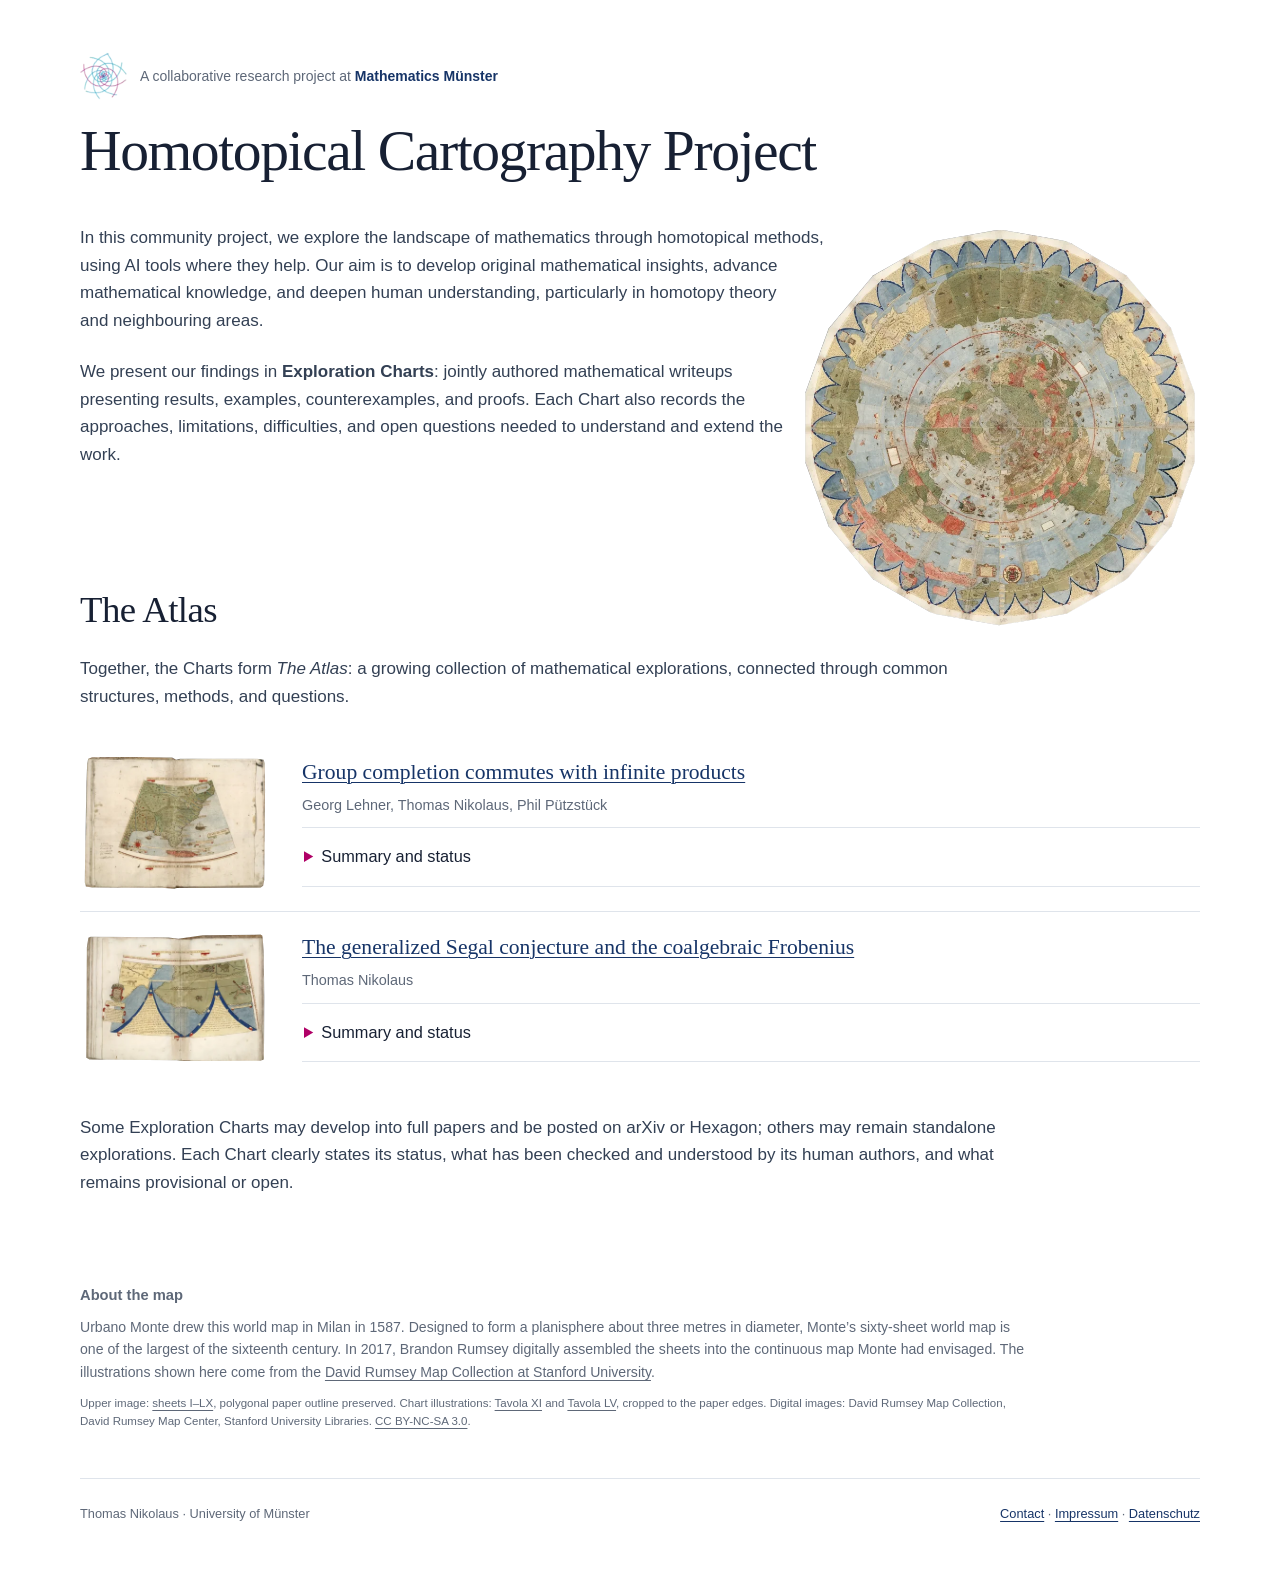
==== index.html @ bd8a27d7 "Publish the November 18 Segal manuscript" ====
<!doctype html>
<html lang="en">
<head>
  <meta charset="utf-8">
  <meta name="viewport" content="width=device-width, initial-scale=1">
  <title>Homotopical Cartography Project — Thomas Nikolaus</title>
  <meta name="description" content="Exploration Charts: jointly authored mathematical writeups of results, examples, and connections developed using homotopical methods and AI tools.">
  <meta name="robots" content="index, follow">
  <link rel="canonical" href="https://thomasnikolaus.de/Cartography/">
  <link rel="icon" href="favicon-mm.png?v=20260823-2" type="image/png" sizes="128x128">
  <link rel="stylesheet" href="Style.css">
  <link rel="stylesheet" href="Cartography.css?v=chart-thumbnail-alignment-1">
</head>
<body>
  <a class="skip-link" href="#main">Skip to content</a>
  <main class="cartography" id="main" tabindex="-1">
    <header class="cartography-heading">
      <div class="cartography-affiliation">
        <img src="favicon-mm.png?v=20260823-2" alt="" width="128" height="128" class="mm-symbol" decoding="async">
        <p>A collaborative research project at <span>Mathematics Münster</span></p>
      </div>
      <h1>Homotopical Cartography Project</h1>
    </header>

    <section class="cartography-section chart-catalogue" id="exploration-charts" aria-labelledby="charts-heading">
    <div class="cartography-opening">
      <figure class="atlas-figure artwork-figure">
        <div class="atlas-artwork-window">
          <img src="assets/maps/urbano-monte-world-polygon-768.webp" alt="Urbano Monte's 1587 world map, assembled from sixty sheets, with its polygonal paper outline preserved." width="755" height="768" loading="eager" fetchpriority="high" decoding="async">
        </div>
        <figcaption>Urbano Monte, <em>Composite: Tavola 1–60</em>, 1587. Digital composite by Brandon Rumsey, 2017. Polygonal paper outline preserved.</figcaption>
      </figure>
      <div class="cartography-introduction">
        <p>In this community project, we explore the landscape of mathematics through homotopical methods, using AI tools where they help. Our aim is to develop original mathematical insights, advance mathematical knowledge, and deepen human understanding, particularly in homotopy theory and neighbouring areas.</p>
      </div>
      <div class="atlas-description">
        <p>We present our findings in <strong>Exploration Charts</strong>: jointly authored mathematical writeups presenting results, examples, counterexamples, and proofs. Each Chart also records the approaches, limitations, difficulties, and open questions needed to understand and extend the work.</p>
        <h2 id="charts-heading">The Atlas</h2>
      </div>
    </div>
      <p>Together, the Charts form <em>The Atlas</em>: a growing collection of mathematical explorations, connected through common structures, methods, and questions.</p>

      <div class="chart-overview illustrated-chart-overview">
        <div class="chart-catalogue-entries">
          <!-- To add a chart, copy one article and update its title, PDF, and thumbnail. -->
          <article class="chart-record illustrated-chart-record">
            <div class="chart-record-text">
              <h3><a href="charts/group-completion-commutes-with-infinite-products.pdf">Group completion commutes with infinite products</a></h3>
              <p class="chart-meta">Georg Lehner, Thomas Nikolaus, Phil Pützstück</p>
              <details>
                <summary>Summary and status</summary>
                <p class="chart-meta"><time datetime="2026-11-02">2026-11-02</time> · Exploration Chart</p>
                <p class="chart-abstract">We show that group completion of 𝔼ₙ-monoids commutes with infinite products for n ≥ 2, by reducing the question to a more general theorem about the infinite-product-preservation of the realization functor on a suitable class of simplicial 𝔼₁-monoids. We also provide an alternative shorter argument specifically for the case of 𝔼∞-monoids, which uses the known fact that K-theory of additive ∞-categories commutes with infinite products.</p>
                <p class="chart-human-review">The main arguments have originally been generated through the use of generative AI, and then checked and simplified by the three authors. Building on this chart, we plan to write a fully-fledged article, that streamlines these arguments, makes them more conceptual, and presents them in a more reader-friendly form.</p>
              </details>
            </div>
            <a class="chart-thumbnail chart-thumbnail--sheet-11" href="charts/group-completion-commutes-with-infinite-products.pdf" aria-label="Open PDF: Group completion commutes with infinite products">
              <img src="assets/maps/monte/karte-11.webp" alt="" width="400" height="296" loading="lazy" decoding="async">
            </a>
          </article>
          <article class="chart-record illustrated-chart-record">
            <div class="chart-record-text">
              <h3><a href="charts/norm-segal.pdf?v=20261118-8edad70">The generalized Segal conjecture and the coalgebraic Frobenius</a></h3>
              <p class="chart-meta">Thomas Nikolaus</p>
              <details>
                <summary>Summary and status</summary>
                <p class="chart-meta"><time datetime="2026-11-18">2026-11-18</time> · Manuscript</p>
                <p class="chart-abstract">We prove a generalized Segal conjecture for bounded-below spectra, extending work of Bergsaker and Rognes and removing finiteness assumptions. As an application, we refine the coalgebraic Frobenius to an oriented circle action on bounded-below, p-complete E∞-coalgebras.</p>
                <p class="chart-human-review">These conjectures were originally intended for joint exploration in the seminar. While preparing the discussion, the author found the essential ingredients for their proofs in the work of Bergsaker–Rognes and Yuan, respectively, and developed the arguments presented here.</p>
              </details>
            </div>
            <a class="chart-thumbnail chart-thumbnail--sheet-55" href="charts/norm-segal.pdf?v=20261118-8edad70" aria-label="Open PDF: The generalized Segal conjecture and the coalgebraic Frobenius">
              <img src="assets/maps/monte/karte-55.webp" alt="" width="400" height="286" loading="lazy" decoding="async">
            </a>
          </article>
        </div>
      </div>

      <div class="cartography-explanation">
        <p>Some Exploration Charts may develop into full papers and be posted on arXiv or Hexagon; others may remain standalone explorations. Each Chart clearly states its status, what has been checked and understood by its human authors, and what remains provisional or open.</p>
      </div>

    </section>
    <aside class="map-note" aria-labelledby="map-note-heading">
      <h2 id="map-note-heading">About the map</h2>
      <p>Urbano Monte drew this world map in Milan in 1587. Designed to form a planisphere about three metres in diameter, Monte’s sixty-sheet world map is one of the largest of the sixteenth century. In 2017, Brandon Rumsey digitally assembled the sheets into the continuous map Monte had envisaged. The illustrations shown here come from the <a href="https://www.davidrumsey.com/blog/2017/11/26/largest-early-world-map-monte-s-10-ft-planisphere-of-1587">David Rumsey Map Collection at Stanford University</a>.</p>
      <p class="artwork-credit">Upper image: <a href="https://www.davidrumsey.com/luna/servlet/detail/RUMSEY~8~1~303644~90074313:Composite--Tavola-1-60---Map-of-the">sheets I–LX</a>, polygonal paper outline preserved. Chart illustrations: <a href="https://www.davidrumsey.com/luna/servlet/s/i4z334">Tavola XI</a> and <a href="https://www.davidrumsey.com/luna/servlet/s/j33jko">Tavola LV</a>, cropped to the paper edges. Digital images: David Rumsey Map Collection, David Rumsey Map Center, Stanford University Libraries. <a href="https://creativecommons.org/licenses/by-nc-sa/3.0/">CC BY-NC-SA 3.0</a>.</p>
    </aside>
  </main>

  <footer class="cartography-footer">
    <span>Thomas Nikolaus · University of Münster</span>
    <span><a href="https://thomasnikolaus.de/contact.html">Contact</a> · <a href="https://thomasnikolaus.de/impressum.html">Impressum</a> · <a href="https://thomasnikolaus.de/datenschutz.html">Datenschutz</a></span>
  </footer>
</body>
</html>
---- Style.css ----
:root{--ink:#172033;--muted:#5e6878;--line:#dfe4eb;--soft:#f6f8fb;--white:#fff;--accent:#b00067;--accent2:#25a8b7;--navy:#163467;--max:1120px}*{box-sizing:border-box}html{scroll-behavior:smooth}body{margin:0 auto;padding:0 20px 70px;color:var(--ink);background:var(--white);font:17px/1.62 Arial,Helvetica,sans-serif;max-width:calc(var(--max) + 40px)}a{color:var(--navy);text-decoration-thickness:1px;text-underline-offset:3px}.site-header{height:72px;display:flex;align-items:center;justify-content:space-between;width:100%;margin:0;border-bottom:1px solid var(--line)}.wordmark{font:600 1.15rem Georgia,serif;text-decoration:none;color:var(--navy)}.site-header nav{display:flex;gap:26px;font-size:.79rem;text-transform:uppercase;letter-spacing:.08em}.site-header nav a{text-decoration:none;color:#354052}.site-header nav a:hover,.site-header nav a.active{color:var(--accent)}.navbar{min-height:72px;margin:0;padding:0;display:flex;align-items:center;justify-content:flex-start;gap:18px;list-style:none;border-bottom:1px solid var(--line);font-size:.76rem;text-transform:uppercase;letter-spacing:.07em;white-space:nowrap;overflow-x:auto}.navbar:before{content:'TN';margin-right:auto;font:600 1.15rem Georgia,'Times New Roman',serif;text-transform:none;letter-spacing:0;color:var(--navy)}.navbar li{margin:0;padding:0}.navbar a{text-decoration:none;color:#354052}.navbar a:hover,.navbar .active a{color:var(--accent)}body>header:not(.site-header){padding:52px 0 36px;border-bottom:1px solid var(--line);margin-bottom:42px}body>header:not(.site-header) h1{font:500 clamp(2.6rem,5.5vw,4.6rem)/1.02 Georgia,'Times New Roman',serif;letter-spacing:-.03em;margin:0}h2{font:500 clamp(1.8rem,3vw,2.5rem)/1.1 Georgia,'Times New Roman',serif;letter-spacing:-.02em;margin:52px 0 18px}h3{font:600 1.2rem/1.35 Arial,Helvetica,sans-serif;margin:38px 0 12px}p,ol,ul:not(.navbar),table{max-width:950px;color:#334054}details{max-width:1000px;border-top:1px solid var(--line);padding:17px 0}details:last-of-type{border-bottom:1px solid var(--line)}summary{cursor:pointer;font-size:1.02rem;line-height:1.45;padding:0 34px 0 2px;color:var(--ink)}summary:hover{color:var(--accent)}summary::marker{color:var(--accent)}details ul{margin:14px 0 0;padding:0 18px 6px;border-left:3px solid var(--soft)}details p{font-size:.96rem}ol{padding-left:28px}ol>li{padding-left:8px}.pubinfo{color:var(--muted)!important}summary img,a img{width:auto;max-height:28px;vertical-align:middle;margin:0 4px}img{max-width:100%;height:auto}table{border-collapse:collapse;width:100%}td,th{padding:10px;border-bottom:1px solid var(--line);text-align:left}footer{margin-top:70px;padding-top:25px;border-top:1px solid var(--line);font-size:.76rem;text-transform:uppercase;letter-spacing:.08em;color:var(--muted)}footer a{color:var(--navy)}body>p:first-of-type{font-size:1.05rem;background:var(--soft);border-top:3px solid var(--navy);padding:18px 20px;max-width:100%}@media(max-width:700px){body{font-size:16px}.site-header{height:auto;min-height:72px;align-items:flex-start;gap:15px;padding:20px 0}.site-header nav{gap:13px;overflow-x:auto;padding-bottom:5px;font-size:.68rem}.navbar{gap:13px;font-size:.68rem;padding:16px 0}.navbar:before{content:'TN';position:sticky;left:0;background:#fff;padding-right:7px}body>header:not(.site-header){padding:38px 0 28px;margin-bottom:30px}details ul{padding-left:10px}}
---- Cartography.css ----
/* Page-local additions; typography and colours inherit from the homepage. */
.skip-link {
  position: absolute;
  left: 20px;
  top: -70px;
  z-index: 10;
  padding: 8px 14px;
  background: var(--white);
  border: 1px solid var(--navy);
}
.skip-link:focus { top: 10px; }
a:focus-visible, summary:focus-visible {
  outline: 2px solid var(--navy);
  outline-offset: 4px;
}
.cartography { max-width: 100%; }
.cartography-heading {
  padding: 52px 0 30px;
}
.cartography-affiliation {
  display: flex;
  align-items: center;
  gap: 12px;
  margin: 0 0 20px;
}
.cartography-affiliation .mm-symbol {
  display: block;
  width: 48px;
  height: 48px;
  flex: 0 0 48px;
  object-fit: contain;
}
.cartography .cartography-affiliation p {
  margin: 0;
  font-size: .875rem;
  line-height: 1.45;
  color: var(--muted);
}
.cartography-affiliation span {
  color: var(--navy);
  font-weight: 600;
  white-space: nowrap;
}
.cartography-heading h1 {
  font: 500 clamp(2.4rem, 4.5vw, 3.6rem)/1.08 Georgia, 'Times New Roman', serif;
  letter-spacing: -.025em;
  margin: 0 0 20px;
}
.cartography-subtitle {
  max-width: 790px;
  font-size: 1.13rem;
  line-height: 1.55;
  color: var(--muted);
  margin: 0;
}
.cartography-explanation { padding-bottom: 30px; }
.cartography-introduction {
  display: grid;
  grid-template-columns: minmax(0, 1.55fr) minmax(260px, 1fr);
  gap: 48px;
  align-items: center;
  padding: 0 0 32px;
}
.cartography p { margin: 0 0 17px; }
.cartography .cartography-subtitle { margin: 0; }
.cartography-introduction p:last-child,
.chart-overview p:last-child { margin-bottom: 0; }
.cartography figure { margin: 0; }
.cartography figure img { display: block; width: 100%; height: auto; }
.atlas-figure { max-width: 410px; }
.cartography-section { padding-top: 36px; scroll-margin-top: 20px; }
.cartography-section h2 {
  margin: 0 0 22px;
  font: 500 clamp(1.8rem, 3vw, 2.3rem)/1.15 Georgia, 'Times New Roman', serif;
  letter-spacing: -.015em;
}
.chart-catalogue {
  padding-bottom: 30px;
  border-top: 1px solid var(--line);
}
.cartography .catalogue-empty { margin: 0; color: var(--muted); }
.chart-overview {
  display: grid;
  grid-template-columns: minmax(0, 1.55fr) minmax(260px, 1fr);
  gap: 48px;
  align-items: center;
  margin-bottom: 30px;
}
.chart-figure { max-width: 380px; justify-self: center; }
.chart-contents { max-width: none; padding: 0; }
.chart-contents:last-of-type { border-bottom: 0; }
.chart-contents summary { padding: 16px 0; font-size: 1rem; color: var(--navy); }
.chart-contents[open] summary { margin-bottom: 6px; }
.cartography .collaboration-note {
  margin: 24px 0 0;
  font-size: .92rem;
  color: var(--muted);
  max-width: 950px;
}
.chart-aspects {
  max-width: none;
  list-style: none;
  display: grid;
  grid-template-columns: repeat(2, minmax(0, 1fr));
  gap: 0 48px;
  padding: 0;
  margin: 0;
  counter-reset: aspect;
}
.chart-aspects > li {
  position: relative;
  counter-increment: aspect;
  border-top: 1px solid var(--line);
  padding: 19px 0 23px 31px;
}
.chart-aspects > li::before {
  content: counter(aspect) '.';
  position: absolute;
  top: 18px;
  left: 0;
  color: var(--muted);
  font-family: Georgia, 'Times New Roman', serif;
}
.chart-aspects h3 {
  font: 600 1rem/1.4 Arial, Helvetica, sans-serif;
  margin: 0 0 8px;
  color: var(--ink);
}
.chart-aspects p { font-size: .95rem; margin: 0; }
.cartography-footer {
  display: flex;
  flex-wrap: wrap;
  justify-content: space-between;
  gap: 12px 24px;
  margin-top: 48px;
  text-transform: none;
  letter-spacing: 0;
  font-size: .8rem;
}

/* Shared by the catalogue and generated chart landing pages. */
.chart-record { border-top: 1px solid var(--line); padding: 22px 0; }
.chart-record h3 { margin: 0 0 8px; font: 500 1.35rem/1.3 Georgia, serif; }
.chart-meta { color: var(--muted); font-size: .9rem; }
.cartography .chart-meta { margin: 0 0 10px; }
.chart-links { display: flex; flex-wrap: wrap; gap: 8px 20px; font-size: .92rem; }
.chart-abstract { max-width: 780px; }
.chart-version-list { padding-left: 24px; }
.chart-version-list li { margin-bottom: 8px; }
.chart-citation {
  padding: 16px 18px;
  border-left: 2px solid var(--line);
  background: var(--soft);
  overflow-wrap: anywhere;
  font-size: .94rem;
}
.chart-breadcrumb { margin: 30px 0 0; font-size: .9rem; }
.cartography-main { max-width: 900px; padding-top: 40px; }
.cartography-main h1 {
  font: 500 clamp(2.1rem, 4vw, 3rem)/1.12 Georgia, 'Times New Roman', serif;
  letter-spacing: -.02em;
  margin: 0 0 22px;
}

@media (max-width: 800px) {
  .cartography-introduction, .chart-overview { gap: 28px; }
  .cartography-introduction { grid-template-columns: minmax(0, 1.3fr) minmax(220px, 1fr); }
  .chart-overview { grid-template-columns: minmax(0, 1.3fr) minmax(220px, 1fr); }
}
@media (max-width: 700px) {
  .site-header { flex-wrap: wrap; align-items: center; }
  .site-header nav { flex-wrap: wrap; overflow: visible; gap: 10px 15px; }
  .cartography-heading { padding: 38px 0 26px; }
  .cartography-affiliation .mm-symbol { width: 40px; height: 40px; flex-basis: 40px; }
  .cartography-subtitle { font-size: 1.05rem; }
  .cartography-introduction, .chart-overview { grid-template-columns: 1fr; gap: 26px; }
  .atlas-figure, .chart-figure { width: min(100%, 360px); justify-self: center; }
  .cartography-introduction { padding-bottom: 30px; }
  .cartography-section { padding-top: 30px; }
  .chart-aspects { grid-template-columns: 1fr; }
}
@media (max-width: 390px) {
  .site-header nav { width: 100%; }
  .cartography-heading h1 { font-size: 2.2rem; }
}
@media (prefers-reduced-motion: reduce) {
  html { scroll-behavior: auto; }
}

/* Historic map illustrations alongside the project and Atlas introduction. */
.cartography-heading { padding-bottom: 22px; }
.cartography .chart-catalogue { border-top: 0; padding-top: 0; }
.artwork-figure { text-align: left; }
.cartography .artwork-figure img {
  display: block;
  width: auto;
  max-width: 100%;
  height: auto;
  object-fit: contain;
  margin: 0 auto;
}
.cartography-opening {
  display: flow-root;
  position: relative;
  margin-bottom: 24px;
}
.cartography .cartography-introduction {
  display: block;
  padding: 0;
}
.atlas-description { margin-top: 24px; padding-bottom: 82px; }
.cartography .atlas-description p { margin-bottom: 0; }
.cartography .atlas-description h2 {
  position: absolute;
  bottom: 0;
  left: 0;
  margin: 0;
}
.cartography .atlas-figure {
  float: right;
  width: min(46%, 400px);
  max-width: 400px;
  margin: 0;
  /* Follow the assembled paper edge, with room for the surrounding text. */
  shape-outside: polygon(1.325% 41.406%, 7.152% 25.651%, 18.278% 12.63%, 33.51% 4.167%, 49.272% 1.432%, 50.728% 1.432%, 63.576% 3.646%, 66.49% 4.167%, 67.682% 4.688%, 81.589% 12.63%, 92.715% 25.521%, 98.675% 41.536%, 98.675% 58.464%, 92.848% 74.219%, 81.987% 86.979%, 81.06% 87.63%, 66.755% 95.703%, 63.046% 96.354%, 49.801% 98.568%, 33.907% 95.833%, 32.45% 95.312%, 18.278% 87.24%, 7.152% 74.219%, 1.325% 58.594%) border-box;
  shape-margin: 30px;
}
.atlas-artwork-window {
  aspect-ratio: 755 / 768;
  overflow: hidden;
}
.cartography .atlas-artwork-window img {
  width: 100%;
  max-height: none;
  /* Preserve the polygonal paper outline; hide only the gray scan background. */
  clip-path: polygon(1.325% 41.406%, 7.152% 25.651%, 18.278% 12.63%, 33.51% 4.167%, 49.272% 1.432%, 50.728% 1.432%, 63.576% 3.646%, 66.49% 4.167%, 67.682% 4.688%, 81.589% 12.63%, 92.715% 25.521%, 98.675% 41.536%, 98.675% 58.464%, 92.848% 74.219%, 81.987% 86.979%, 81.06% 87.63%, 66.755% 95.703%, 63.046% 96.354%, 49.801% 98.568%, 33.907% 95.833%, 32.45% 95.312%, 18.278% 87.24%, 7.152% 74.219%, 1.325% 58.594%);
}
.cartography .atlas-figure figcaption {
  position: absolute;
  width: 1px;
  height: 1px;
  overflow: hidden;
  clip-path: inset(50%);
  white-space: nowrap;
}
.cartography .chart-figure img { max-height: 260px; }
.cartography .chart-figure figcaption {
  margin: 12px 0 0;
  color: var(--muted);
  font: 400 .72rem/1.5 Arial, Helvetica, sans-serif;
}
.artwork-figure figcaption a { color: inherit; }
.illustrated-chart-overview {
  display: block;
  margin: 24px 0 30px;
}
.illustrated-chart-record {
  display: grid;
  grid-template-columns: 190px minmax(0, 1fr);
  align-items: center;
  gap: 32px;
  padding: 18px 0;
  border-top: 0;
}
.chart-record-text { grid-column: 2; grid-row: 1; }
.illustrated-chart-record + .illustrated-chart-record {
  border-top: 1px solid var(--line);
}
.chart-thumbnail {
  display: block;
  grid-column: 1;
  grid-row: 1;
  justify-self: start;
  align-self: start;
  width: 190px;
  line-height: 0;
}
.cartography .chart-thumbnail img {
  display: block;
  width: 100%;
  height: auto;
  max-height: none;
  margin: 0;
}
.cartography .chart-thumbnail--sheet-11 img {
  clip-path: polygon(4.3% 4.8%, 6.5% 3.7%, 24% 3.5%, 48.5% 3.9%, 50.6% 5.5%, 52.7% 4.7%, 93.2% 4.7%, 96.7% 5.5%, 97.2% 8%, 97.4% 27%, 97% 91%, 96.4% 95.1%, 95% 96.5%, 51% 96.6%, 49.6% 97.2%, 43% 96.5%, 6.4% 96.3%, 3.1% 95.5%, 2.5% 92.5%, 3% 51%, 3.4% 20%, 3.8% 8%);
}
.cartography .chart-thumbnail--sheet-01 img {
  clip-path: polygon(3.5% 3.8%, 9% 3.2%, 48.4% 3.7%, 50.9% 4.9%, 54.7% 4.4%, 93% 4.7%, 96.8% 5.5%, 97.3% 19%, 97.2% 93.5%, 96.5% 95.7%, 95% 96.3%, 51% 96.3%, 48.8% 97.3%, 45% 96.5%, 3.6% 97%, 2.8% 96%, 3% 14%);
}
.cartography .chart-thumbnail--sheet-40 img {
  clip-path: polygon(4.5% 5.9%, 5.9% 4.9%, 25% 5.1%, 47.5% 5.5%, 51.8% 6.5%, 65% 5.2%, 90% 4.8%, 96% 4.9%, 96.7% 9%, 97% 27%, 96.8% 60%, 97% 90%, 96.4% 94.8%, 94.6% 95.9%, 54% 96.2%, 50% 96.8%, 45% 96%, 8% 95.9%, 4.7% 95.4%, 3.3% 93.6%, 3.8% 11%);
}
.cartography .chart-thumbnail--sheet-55 img {
  clip-path: polygon(4.4% 6%, 5.6% 5.1%, 25% 5.3%, 46.5% 5.7%, 51.8% 6.6%, 64.7% 4%, 95% 3.6%, 96% 4.4%, 96.7% 15%, 97% 50%, 96.9% 78%, 96.8% 95.5%, 95% 96.4%, 54.4% 96.7%, 50.8% 96.1%, 5% 95.5%, 3.3% 94.2%, 3.5% 43%, 3.6% 13%);
}
.cartography .artwork-credit { font-size: .72rem; color: var(--muted); line-height: 1.5; margin: 12px 0 0; }
.map-note { max-width: 950px; margin-top: 12px; }
.cartography .map-note h2 {
  margin: 0 0 10px;
  color: var(--muted);
  font: 600 .92rem/1.4 Arial, Helvetica, sans-serif;
  letter-spacing: 0;
}
.cartography .map-note > p:not(.artwork-credit) {
  margin: 0;
  color: var(--muted);
  font-size: .88rem;
  line-height: 1.6;
}
.map-note a { color: inherit; }
@media (max-width: 960px) {
  .cartography-opening { display: flex; flex-direction: column; gap: 26px; }
  .cartography .cartography-introduction { order: 0; }
  .atlas-description { order: 2; margin-top: 0; padding-bottom: 0; }
  .cartography .atlas-description h2 { position: static; margin-top: 30px; }
  .cartography .atlas-figure {
    order: 1;
    float: none;
    align-self: center;
    shape-outside: none;
    width: min(100%, 380px);
    margin: 0;
  }
}
@media (max-width: 700px) {
  .cartography .chart-figure img { max-height: 280px; }
  .illustrated-chart-record { grid-template-columns: 140px minmax(0, 1fr); gap: 22px; }
  .chart-thumbnail { width: 140px; }
}
@media (max-width: 430px) {
  .illustrated-chart-record { grid-template-columns: 108px minmax(0, 1fr); gap: 16px; }
  .chart-thumbnail { width: 108px; }
  .illustrated-chart-record h3 { font-size: 1.15rem; }
}
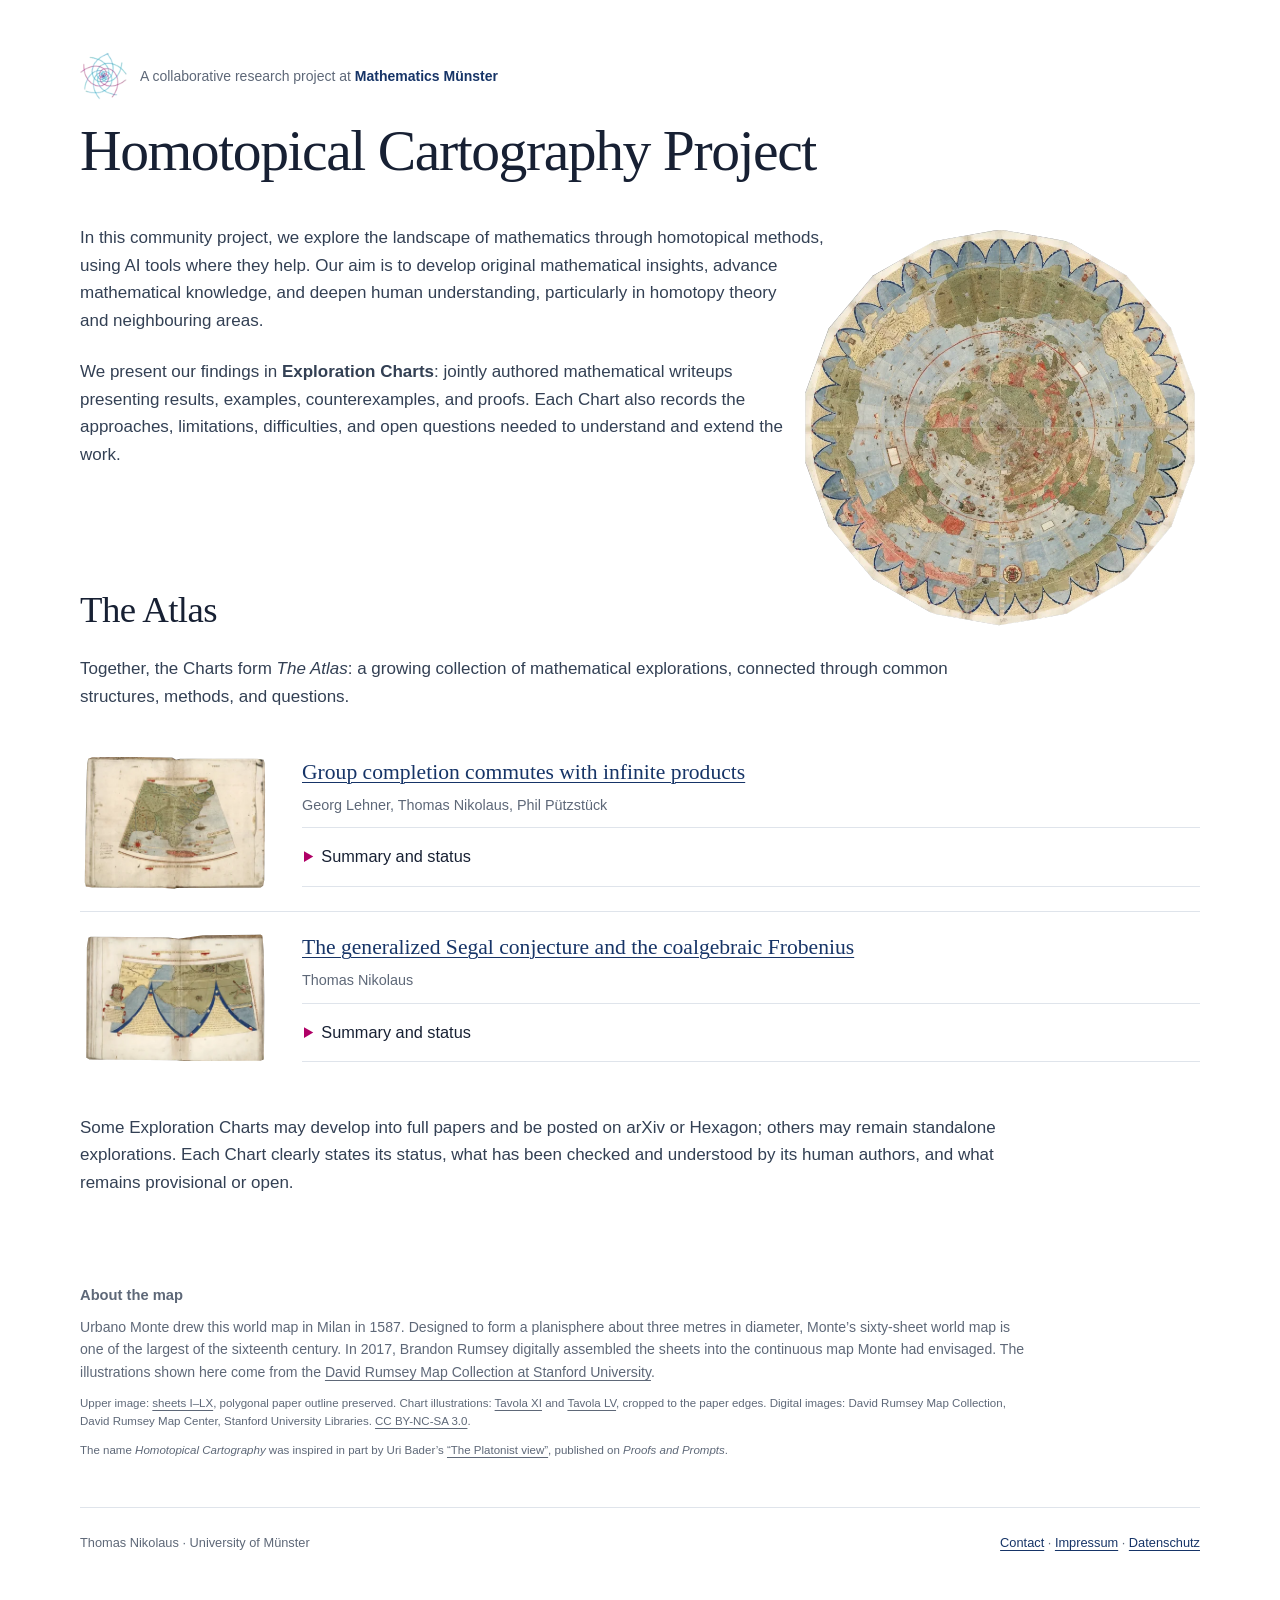
==== commit c10fc018: "Credit Uri Bader as an inspiration for the project name" ====
--- a/index.html
+++ b/index.html
@@ -60,16 +60,16 @@
           </article>
           <article class="chart-record illustrated-chart-record">
             <div class="chart-record-text">
-              <h3><a href="charts/norm-segal.pdf?v=20261118-8edad70">The generalized Segal conjecture and the coalgebraic Frobenius</a></h3>
+              <h3><a href="charts/norm-segal.pdf?v=20261124-13190a4">The generalized Segal conjecture and the coalgebraic Frobenius</a></h3>
               <p class="chart-meta">Thomas Nikolaus</p>
               <details>
                 <summary>Summary and status</summary>
-                <p class="chart-meta"><time datetime="2026-11-18">2026-11-18</time> · Manuscript</p>
+                <p class="chart-meta"><time datetime="2026-11-24">2026-11-24</time> · Manuscript</p>
                 <p class="chart-abstract">We prove a generalized Segal conjecture for bounded-below spectra, extending work of Bergsaker and Rognes and removing finiteness assumptions. As an application, we refine the coalgebraic Frobenius to an oriented circle action on bounded-below, p-complete E∞-coalgebras.</p>
                 <p class="chart-human-review">These conjectures were originally intended for joint exploration in the seminar. While preparing the discussion, the author found the essential ingredients for their proofs in the work of Bergsaker–Rognes and Yuan, respectively, and developed the arguments presented here.</p>
               </details>
             </div>
-            <a class="chart-thumbnail chart-thumbnail--sheet-55" href="charts/norm-segal.pdf?v=20261118-8edad70" aria-label="Open PDF: The generalized Segal conjecture and the coalgebraic Frobenius">
+            <a class="chart-thumbnail chart-thumbnail--sheet-55" href="charts/norm-segal.pdf?v=20261124-13190a4" aria-label="Open PDF: The generalized Segal conjecture and the coalgebraic Frobenius">
               <img src="assets/maps/monte/karte-55.webp" alt="" width="400" height="286" loading="lazy" decoding="async">
             </a>
           </article>
@@ -85,6 +85,7 @@
       <h2 id="map-note-heading">About the map</h2>
       <p>Urbano Monte drew this world map in Milan in 1587. Designed to form a planisphere about three metres in diameter, Monte’s sixty-sheet world map is one of the largest of the sixteenth century. In 2017, Brandon Rumsey digitally assembled the sheets into the continuous map Monte had envisaged. The illustrations shown here come from the <a href="https://www.davidrumsey.com/blog/2017/11/26/largest-early-world-map-monte-s-10-ft-planisphere-of-1587">David Rumsey Map Collection at Stanford University</a>.</p>
       <p class="artwork-credit">Upper image: <a href="https://www.davidrumsey.com/luna/servlet/detail/RUMSEY~8~1~303644~90074313:Composite--Tavola-1-60---Map-of-the">sheets I–LX</a>, polygonal paper outline preserved. Chart illustrations: <a href="https://www.davidrumsey.com/luna/servlet/s/i4z334">Tavola XI</a> and <a href="https://www.davidrumsey.com/luna/servlet/s/j33jko">Tavola LV</a>, cropped to the paper edges. Digital images: David Rumsey Map Collection, David Rumsey Map Center, Stanford University Libraries. <a href="https://creativecommons.org/licenses/by-nc-sa/3.0/">CC BY-NC-SA 3.0</a>.</p>
+      <p class="artwork-credit">The name <em>Homotopical Cartography</em> was inspired in part by Uri Bader’s <a href="https://proofsandprompts.com/2026/09/13/the-platonist-view/">“The Platonist view”</a>, published on <em>Proofs and Prompts</em>.</p>
     </aside>
   </main>
 
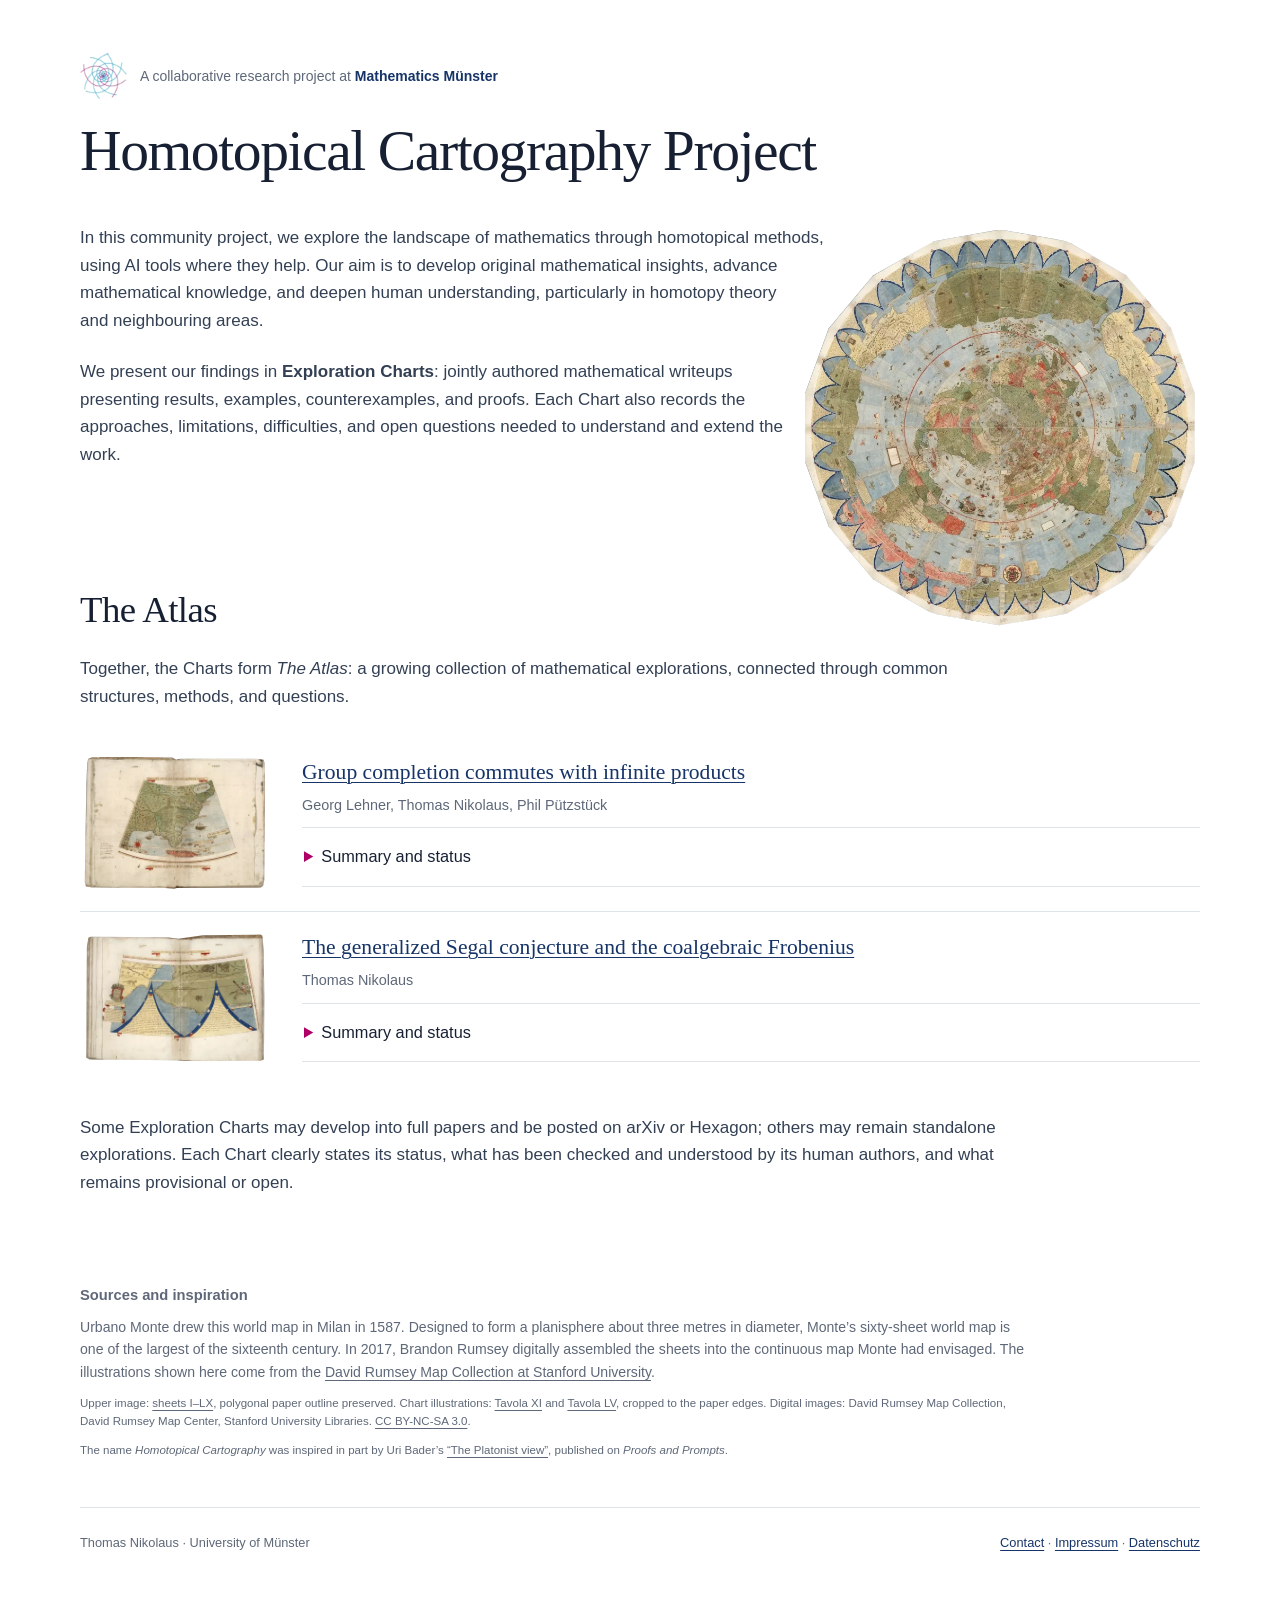
==== commit 8c4c8dd4: "Broaden the heading for map sources and name inspiration" ====
--- a/index.html
+++ b/index.html
@@ -82,7 +82,7 @@
 
     </section>
     <aside class="map-note" aria-labelledby="map-note-heading">
-      <h2 id="map-note-heading">About the map</h2>
+      <h2 id="map-note-heading">Sources and inspiration</h2>
       <p>Urbano Monte drew this world map in Milan in 1587. Designed to form a planisphere about three metres in diameter, Monte’s sixty-sheet world map is one of the largest of the sixteenth century. In 2017, Brandon Rumsey digitally assembled the sheets into the continuous map Monte had envisaged. The illustrations shown here come from the <a href="https://www.davidrumsey.com/blog/2017/11/26/largest-early-world-map-monte-s-10-ft-planisphere-of-1587">David Rumsey Map Collection at Stanford University</a>.</p>
       <p class="artwork-credit">Upper image: <a href="https://www.davidrumsey.com/luna/servlet/detail/RUMSEY~8~1~303644~90074313:Composite--Tavola-1-60---Map-of-the">sheets I–LX</a>, polygonal paper outline preserved. Chart illustrations: <a href="https://www.davidrumsey.com/luna/servlet/s/i4z334">Tavola XI</a> and <a href="https://www.davidrumsey.com/luna/servlet/s/j33jko">Tavola LV</a>, cropped to the paper edges. Digital images: David Rumsey Map Collection, David Rumsey Map Center, Stanford University Libraries. <a href="https://creativecommons.org/licenses/by-nc-sa/3.0/">CC BY-NC-SA 3.0</a>.</p>
       <p class="artwork-credit">The name <em>Homotopical Cartography</em> was inspired in part by Uri Bader’s <a href="https://proofsandprompts.com/2026/09/13/the-platonist-view/">“The Platonist view”</a>, published on <em>Proofs and Prompts</em>.</p>
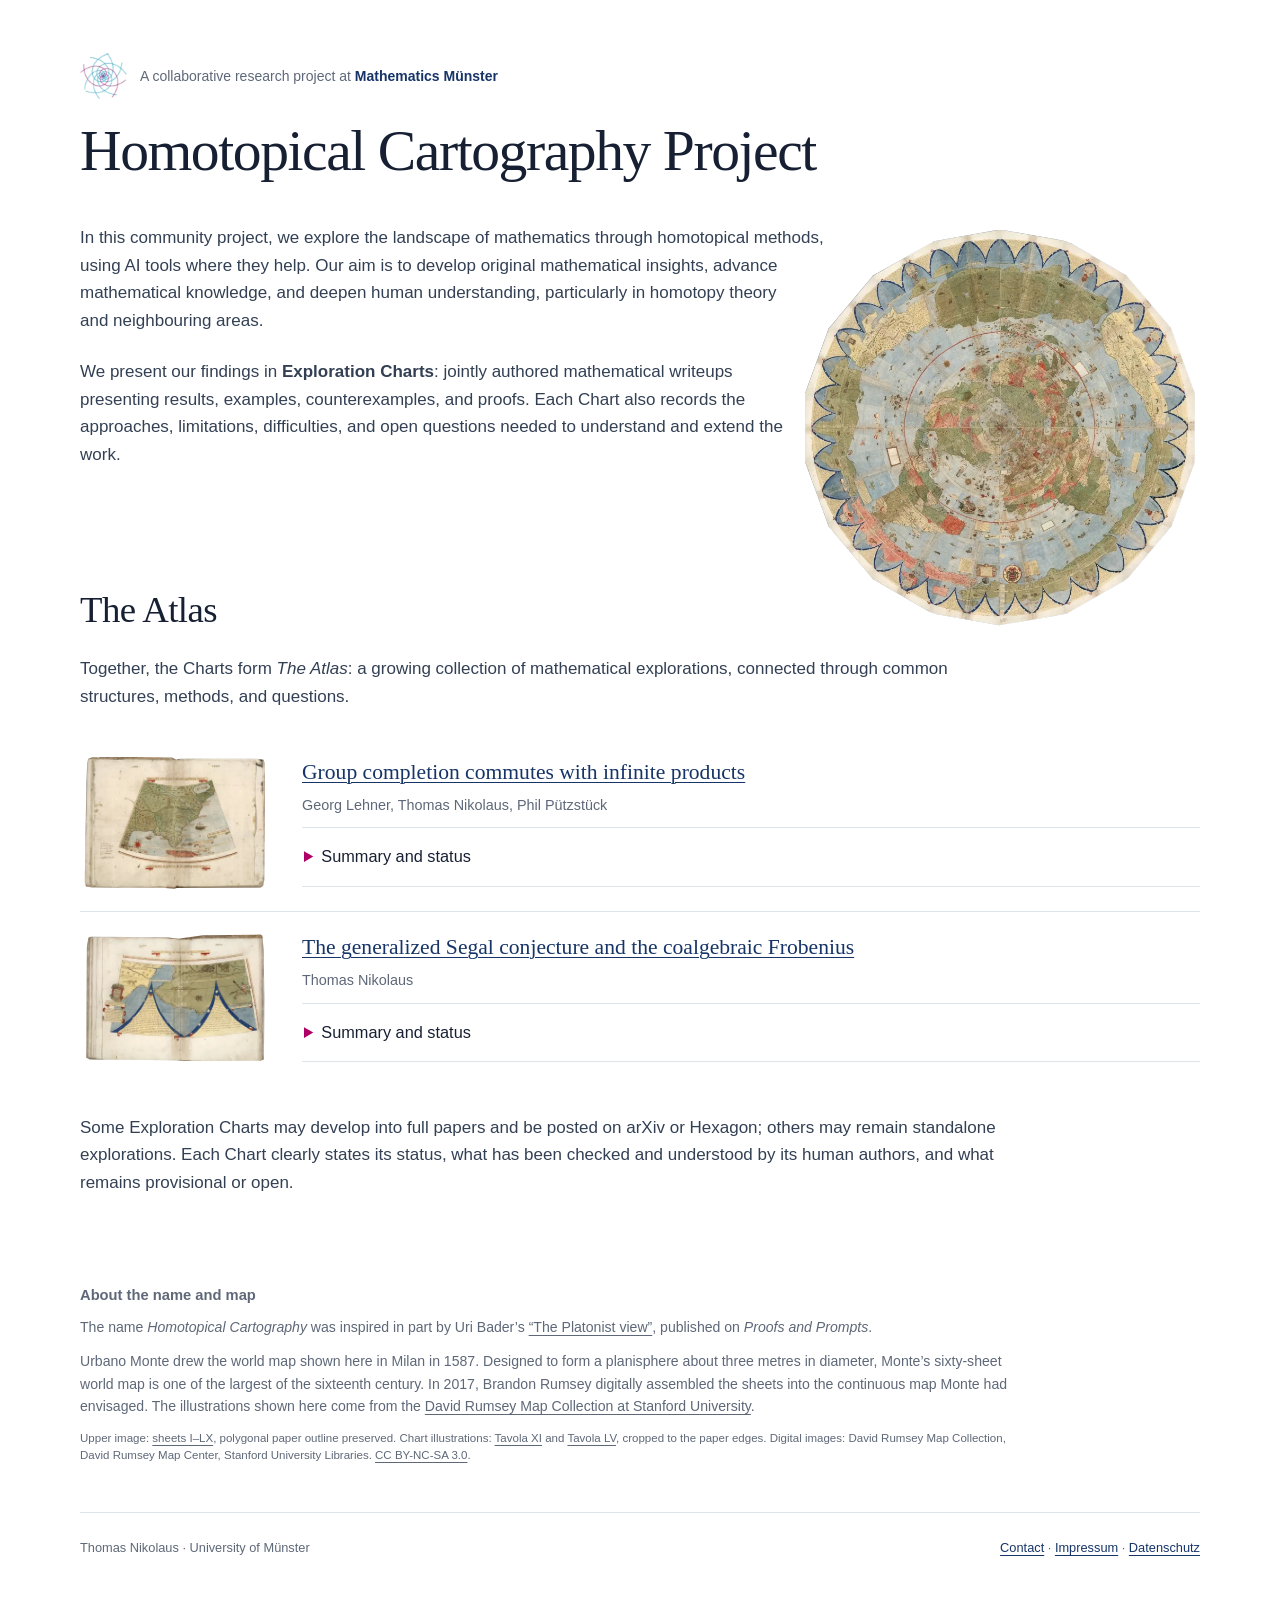
==== commit 5ffe71c4: "Introduce the project name before the map background" ====
--- a/index.html
+++ b/index.html
@@ -9,7 +9,7 @@
   <link rel="canonical" href="https://thomasnikolaus.de/Cartography/">
   <link rel="icon" href="favicon-mm.png?v=20260823-2" type="image/png" sizes="128x128">
   <link rel="stylesheet" href="Style.css">
-  <link rel="stylesheet" href="Cartography.css?v=chart-thumbnail-alignment-1">
+  <link rel="stylesheet" href="Cartography.css?v=about-name-map-1">
 </head>
 <body>
   <a class="skip-link" href="#main">Skip to content</a>
@@ -82,10 +82,10 @@
 
     </section>
     <aside class="map-note" aria-labelledby="map-note-heading">
-      <h2 id="map-note-heading">Sources and inspiration</h2>
-      <p>Urbano Monte drew this world map in Milan in 1587. Designed to form a planisphere about three metres in diameter, Monte’s sixty-sheet world map is one of the largest of the sixteenth century. In 2017, Brandon Rumsey digitally assembled the sheets into the continuous map Monte had envisaged. The illustrations shown here come from the <a href="https://www.davidrumsey.com/blog/2017/11/26/largest-early-world-map-monte-s-10-ft-planisphere-of-1587">David Rumsey Map Collection at Stanford University</a>.</p>
+      <h2 id="map-note-heading">About the name and map</h2>
+      <p>The name <em>Homotopical Cartography</em> was inspired in part by Uri Bader’s <a href="https://proofsandprompts.com/2026/09/13/the-platonist-view/">“The Platonist view”</a>, published on <em>Proofs and Prompts</em>.</p>
+      <p>Urbano Monte drew the world map shown here in Milan in 1587. Designed to form a planisphere about three metres in diameter, Monte’s sixty-sheet world map is one of the largest of the sixteenth century. In 2017, Brandon Rumsey digitally assembled the sheets into the continuous map Monte had envisaged. The illustrations shown here come from the <a href="https://www.davidrumsey.com/blog/2017/11/26/largest-early-world-map-monte-s-10-ft-planisphere-of-1587">David Rumsey Map Collection at Stanford University</a>.</p>
       <p class="artwork-credit">Upper image: <a href="https://www.davidrumsey.com/luna/servlet/detail/RUMSEY~8~1~303644~90074313:Composite--Tavola-1-60---Map-of-the">sheets I–LX</a>, polygonal paper outline preserved. Chart illustrations: <a href="https://www.davidrumsey.com/luna/servlet/s/i4z334">Tavola XI</a> and <a href="https://www.davidrumsey.com/luna/servlet/s/j33jko">Tavola LV</a>, cropped to the paper edges. Digital images: David Rumsey Map Collection, David Rumsey Map Center, Stanford University Libraries. <a href="https://creativecommons.org/licenses/by-nc-sa/3.0/">CC BY-NC-SA 3.0</a>.</p>
-      <p class="artwork-credit">The name <em>Homotopical Cartography</em> was inspired in part by Uri Bader’s <a href="https://proofsandprompts.com/2026/09/13/the-platonist-view/">“The Platonist view”</a>, published on <em>Proofs and Prompts</em>.</p>
     </aside>
   </main>
 
--- a/Cartography.css
+++ b/Cartography.css
@@ -303,7 +303,7 @@
   letter-spacing: 0;
 }
 .cartography .map-note > p:not(.artwork-credit) {
-  margin: 0;
+  margin: 0 0 12px;
   color: var(--muted);
   font-size: .88rem;
   line-height: 1.6;
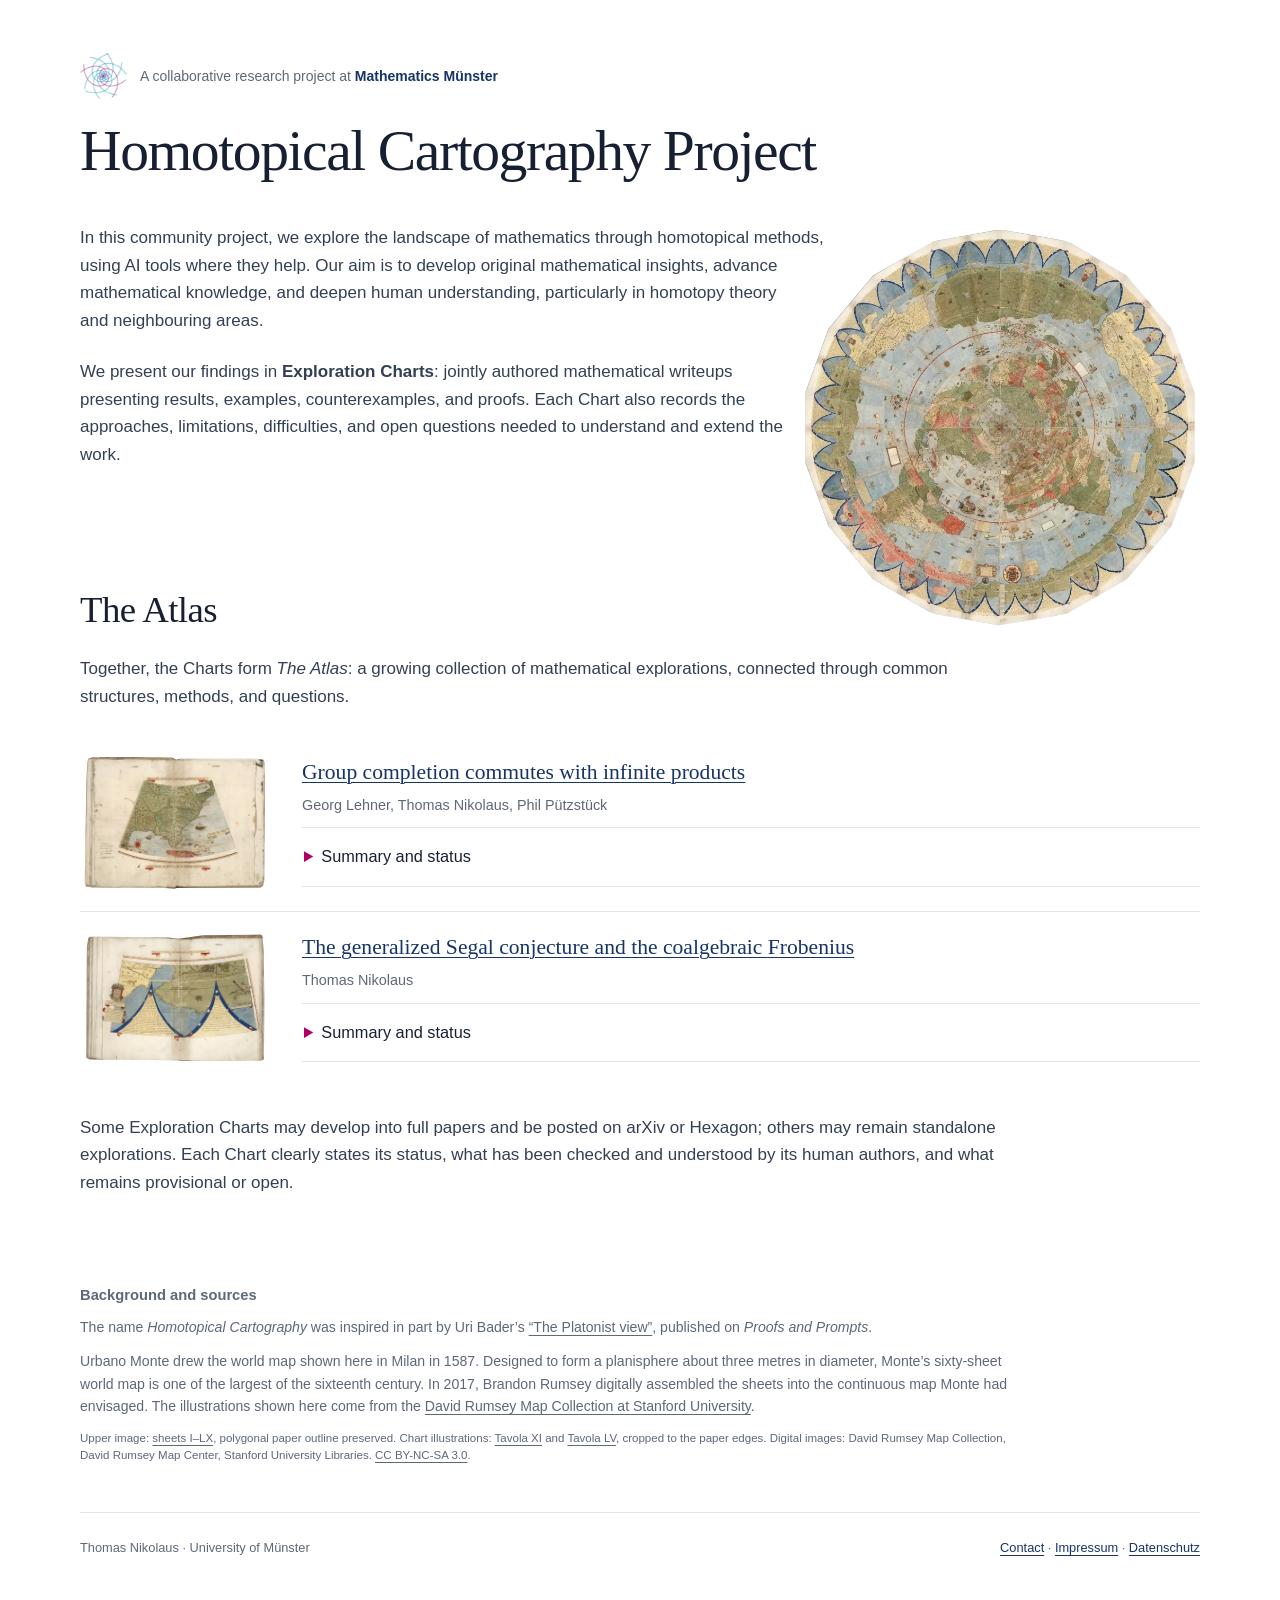
==== commit 2cb5ce3e: "Rename background and sources section" ====
--- a/index.html
+++ b/index.html
@@ -82,7 +82,7 @@
 
     </section>
     <aside class="map-note" aria-labelledby="map-note-heading">
-      <h2 id="map-note-heading">About the name and map</h2>
+      <h2 id="map-note-heading">Background and sources</h2>
       <p>The name <em>Homotopical Cartography</em> was inspired in part by Uri Bader’s <a href="https://proofsandprompts.com/2026/09/13/the-platonist-view/">“The Platonist view”</a>, published on <em>Proofs and Prompts</em>.</p>
       <p>Urbano Monte drew the world map shown here in Milan in 1587. Designed to form a planisphere about three metres in diameter, Monte’s sixty-sheet world map is one of the largest of the sixteenth century. In 2017, Brandon Rumsey digitally assembled the sheets into the continuous map Monte had envisaged. The illustrations shown here come from the <a href="https://www.davidrumsey.com/blog/2017/11/26/largest-early-world-map-monte-s-10-ft-planisphere-of-1587">David Rumsey Map Collection at Stanford University</a>.</p>
       <p class="artwork-credit">Upper image: <a href="https://www.davidrumsey.com/luna/servlet/detail/RUMSEY~8~1~303644~90074313:Composite--Tavola-1-60---Map-of-the">sheets I–LX</a>, polygonal paper outline preserved. Chart illustrations: <a href="https://www.davidrumsey.com/luna/servlet/s/i4z334">Tavola XI</a> and <a href="https://www.davidrumsey.com/luna/servlet/s/j33jko">Tavola LV</a>, cropped to the paper edges. Digital images: David Rumsey Map Collection, David Rumsey Map Center, Stanford University Libraries. <a href="https://creativecommons.org/licenses/by-nc-sa/3.0/">CC BY-NC-SA 3.0</a>.</p>
